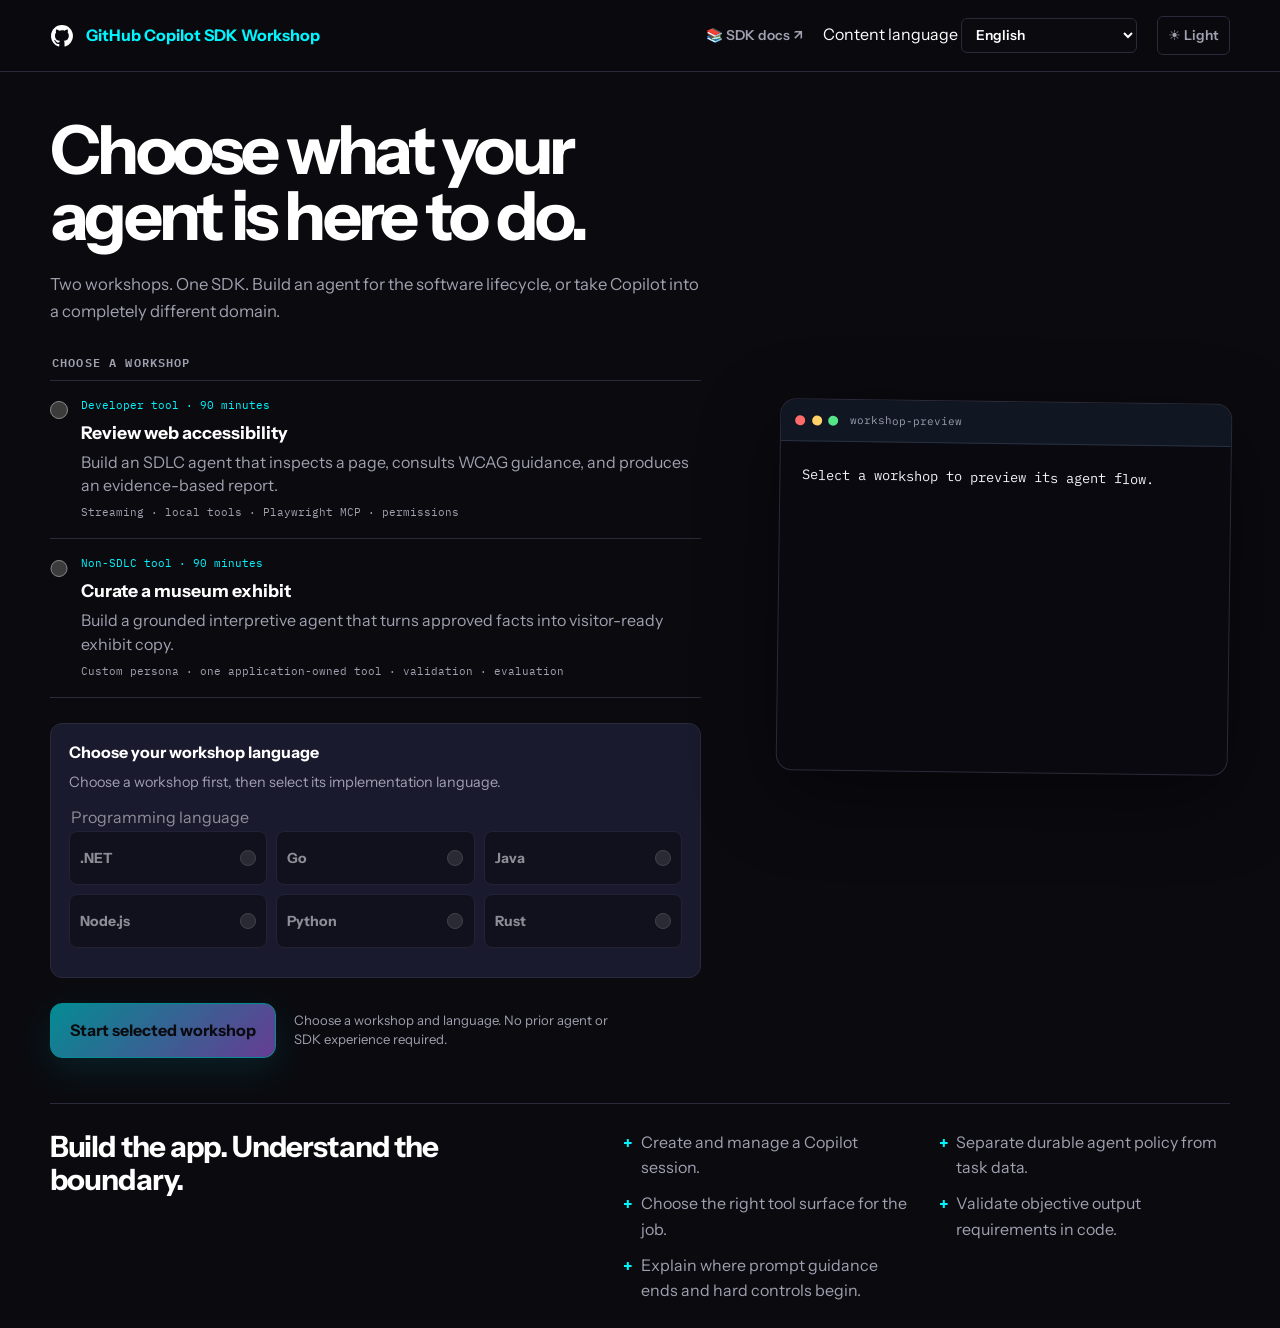
==== docs/index.html @ 770b0a92 "Add partial Brazilian Portuguese localization" ====
<!DOCTYPE html>
<html lang="en">
<head>
    <meta charset="UTF-8">
    <meta name="viewport" content="width=device-width, initial-scale=1.0">
    <meta name="description" content="Choose a hands-on GitHub Copilot SDK workshop: build an SDLC accessibility reviewer or a grounded museum curator.">
    <title>Choose your workshop | GitHub Copilot SDK</title>
    <link rel="preconnect" href="https://fonts.googleapis.com">
    <link rel="preconnect" href="https://fonts.gstatic.com" crossorigin>
    <link href="https://fonts.googleapis.com/css2?family=IBM+Plex+Mono:wght@400;600&family=Instrument+Sans:wght@400;500;600;700&display=swap" rel="stylesheet">
    <link rel="stylesheet" href="styles.css">
    <link rel="stylesheet" href="light-theme.css">
    <script src="theme-toggle.js"></script>
    <script src="localization.js"></script>
    <script src="language-registry.js"></script>
    <script src="language-navigation.js"></script>
</head>
<body>
    <a class="skip-link" href="#main" data-i18n="skipLink">Skip to workshop overview</a>

    <header class="site-header">
        <a href="index.html" class="site-brand" aria-label="GitHub Copilot SDK Workshop home" data-i18n-aria-label="homeLabel">
            <svg class="brand-mark" viewBox="0 0 24 24" aria-hidden="true">
                <path d="M12 1C5.9 1 1 5.9 1 12c0 4.9 3.2 9 7.5 10.5.6.1.8-.2.8-.5v-2.1c-3.1.7-3.7-1.3-3.7-1.3-.5-1.3-1.2-1.6-1.2-1.6-1-.7.1-.7.1-.7 1.1.1 1.7 1.1 1.7 1.1 1 1.7 2.6 1.2 3.2.9.1-.7.4-1.2.7-1.5-2.5-.3-5.1-1.2-5.1-5.4 0-1.2.4-2.2 1.1-2.9-.1-.3-.5-1.4.1-2.9 0 0 .9-.3 3 1.1.9-.2 1.8-.4 2.7-.4.9 0 1.9.1 2.7.4 2.1-1.4 3-1.1 3-1.1.6 1.5.2 2.6.1 2.9.7.8 1.1 1.7 1.1 2.9 0 4.2-2.6 5.1-5.1 5.4.4.3.8 1 .8 2V22c0 .4.2.6.8.5A11 11 0 0 0 23 12c0-6.1-4.9-11-11-11Z"/>
            </svg>
            <span>GitHub Copilot SDK Workshop</span>
        </a>
        <nav class="site-nav" aria-label="Workshop resources" data-i18n-aria-label="resourcesLabel">
            <a id="targetAppLink" href="target-app/index.html" target="_blank" rel="noopener" hidden data-i18n="targetApp">Target app ↗</a>
            <a id="sdkDocsLink" target="_blank" rel="noopener" aria-disabled="true" data-i18n="sdkDocs">📚 SDK docs ↗</a>
            <label class="locale-control">
                <span class="visually-hidden" data-i18n="localeLabel">Content language</span>
                <select id="localeSelector" aria-label="Content language" data-i18n-aria-label="localeLabel">
                    <option value="en">English</option>
                    <option value="pt-BR">Português (Brasil)</option>
                </select>
            </label>
            <button class="theme-toggle" type="button" onclick="toggleTheme()">☀️ Light</button>
        </nav>
    </header>

    <main class="home-shell" id="main">
        <section class="hero-layout" aria-labelledby="hero-title">
            <div class="hero-copy">
                <h1 id="hero-title" data-i18n="heroTitle">Choose what your agent is here to do.</h1>
                <p class="hero-definition" data-i18n="heroDefinition">
                    Two workshops. One SDK. Build an agent for the software lifecycle, or take
                    Copilot into a completely different domain.
                </p>

                <fieldset class="workshop-picker" id="workshop-picker">
                    <legend data-i18n="chooseWorkshop">Choose a workshop</legend>
                    <label class="workshop-option" data-workshop="sdlc">
                        <input type="radio" name="workshop" value="sdlc">
                        <span class="workshop-option-copy">
                            <span class="workshop-kicker" data-i18n="accessibilityKicker">Developer tool · 90 minutes</span>
                            <strong data-i18n="accessibilityTitle">Review web accessibility</strong>
                            <span data-i18n="accessibilityDescription">Build an SDLC agent that inspects a page, consults WCAG guidance, and produces an evidence-based report.</span>
                            <span class="workshop-capabilities" data-i18n="accessibilityCapabilities">Streaming · local tools · Playwright MCP · permissions</span>
                        </span>
                    </label>
                    <label class="workshop-option" data-workshop="museum">
                        <input type="radio" name="workshop" value="museum">
                        <span class="workshop-option-copy">
                            <span class="workshop-kicker" data-i18n="museumKicker">Non-SDLC tool · 90 minutes</span>
                            <strong data-i18n="museumTitle">Curate a museum exhibit</strong>
                            <span data-i18n="museumDescription">Build a grounded interpretive agent that turns approved facts into visitor-ready exhibit copy.</span>
                            <span class="workshop-capabilities" data-i18n="museumCapabilities">Custom persona · one application-owned tool · validation · evaluation</span>
                        </span>
                    </label>
                </fieldset>

                <section class="language-picker" id="language-picker" aria-labelledby="language-picker-title">
                    <h2 id="language-picker-title" data-i18n="chooseLanguage">Choose your workshop language</h2>
                    <p id="languageSummary" data-i18n="chooseWorkshopFirst">Choose a workshop first, then select its implementation language.</p>
                    <fieldset class="language-options" id="languagePicker" disabled>
                        <legend class="visually-hidden" data-i18n="programmingLanguage">Programming language</legend>
                        <label class="language-option" data-language="dotnet">
                            <input type="radio" name="language" value="dotnet" required>
                            <span>.NET</span>
                        </label>
                        <label class="language-option" data-language="go">
                            <input type="radio" name="language" value="go">
                            <span>Go</span>
                        </label>
                        <label class="language-option" data-language="java">
                            <input type="radio" name="language" value="java">
                            <span>Java</span>
                        </label>
                        <label class="language-option" data-language="nodejs">
                            <input type="radio" name="language" value="nodejs">
                            <span>Node.js</span>
                        </label>
                        <label class="language-option" data-language="python">
                            <input type="radio" name="language" value="python">
                            <span>Python</span>
                        </label>
                        <label class="language-option" data-language="rust">
                            <input type="radio" name="language" value="rust">
                            <span>Rust</span>
                        </label>
                    </fieldset>
                    <p class="language-detail"><code id="installCommand"></code><span id="runtimeNote"></span></p>
                </section>
                <div class="hero-action">
                    <a class="primary-action" id="startWorkshopLink" href="#workshop-picker" aria-disabled="true" data-i18n="startSelected">Start selected workshop</a>
                    <p id="startGuidance" data-i18n="startGuidance">Choose a workshop and language. No prior agent or SDK experience required.</p>
                </div>
            </div>

            <aside class="terminal-preview" aria-label="Selected workshop preview" data-i18n-aria-label="previewLabel">
                <div class="terminal-bar">
                    <span></span><span></span><span></span>
                    <p id="previewTitle">workshop-preview</p>
                </div>
                <pre><code id="workshopPreview" data-i18n="previewPlaceholder">Select a workshop to preview its agent flow.</code></pre>
            </aside>
        </section>

        <section class="outcomes" aria-labelledby="outcomes-title">
            <div>
                <h2 id="outcomes-title" data-i18n="outcomesTitle">Build the app. Understand the boundary.</h2>
            </div>
            <ul>
                <li data-i18n="outcomeSession">Create and manage a Copilot session.</li>
                <li data-i18n="outcomePolicy">Separate durable agent policy from task data.</li>
                <li data-i18n="outcomeTools">Choose the right tool surface for the job.</li>
                <li data-i18n="outcomeValidation">Validate objective output requirements in code.</li>
                <li data-i18n="outcomeControls">Explain where prompt guidance ends and hard controls begin.</li>
            </ul>
        </section>
    </main>

    <script>
        const pathSegments = window.location.pathname.split('/').filter(Boolean);
        const siteRoot = window.location.hostname.endsWith('.github.io') && pathSegments.length > 0
            ? new URL(`/${pathSegments[0]}/`, window.location.origin)
            : new URL('./', window.location.href);
        window.workshopSiteRoot = siteRoot;
        updateToggleIcon();
    </script>
    <script src="homepage.js"></script>
</body>
</html>
---- docs/styles.css ----
:root {
    color-scheme: dark;
    --bg-dark: #0a0a0f;
    --bg-card: #12121a;
    --bg-code: #1a1a2e;
    --neon-cyan: #00f5ff;
    --neon-magenta: #ff00ff;
    --neon-purple: #b366ff;
    --text-primary: #ffffff;
    --text-secondary: #a0a0b0;
    --border-color: #2a2a3a;
    --success-green: #4ec9b0;
    --warning-yellow: #dcdcaa;
    --bg: var(--bg-dark);
    --bg-elevated: var(--bg-card);
    --surface: var(--bg-card);
    --surface-soft: var(--bg-code);
    --border: var(--border-color);
    --text: var(--text-primary);
    --muted: var(--text-secondary);
    --accent: var(--neon-cyan);
    --accent-strong: var(--neon-cyan);
    --accent-ink: var(--bg-dark);
    --violet: var(--neon-purple);
    --terminal-bg: #09090f;
    --terminal-text: #f4f4fb;
    --terminal-muted: var(--text-secondary);
    --terminal-tool: var(--neon-purple);
    --terminal-label: var(--neon-cyan);
    --focus: #ffd166;
    --shadow: 0 24px 80px rgba(0, 0, 0, 0.35);
    --font-sans: "Instrument Sans", ui-sans-serif, system-ui, -apple-system, BlinkMacSystemFont, "Segoe UI", sans-serif;
    --font-mono: "IBM Plex Mono", "SFMono-Regular", Consolas, monospace;
}

* {
    box-sizing: border-box;
}

html {
    scroll-behavior: smooth;
}

body {
    min-width: 320px;
    margin: 0;
    background: var(--bg);
    color: var(--text);
    font-family: var(--font-sans);
    line-height: 1.6;
}

a {
    color: inherit;
}

button,
a {
    -webkit-tap-highlight-color: transparent;
}

:focus-visible {
    outline: 3px solid var(--focus);
    outline-offset: 3px;
}

.skip-link {
    position: fixed;
    top: 0.75rem;
    left: 0.75rem;
    z-index: 100;
    padding: 0.65rem 0.9rem;
    border-radius: 0.5rem;
    background: var(--text);
    color: var(--bg);
    font-weight: 700;
    transform: translateY(-160%);
    transition: transform 150ms ease;
}

.skip-link:focus {
    transform: translateY(0);
}

.site-header {
    position: sticky;
    z-index: 20;
    top: 0;
    display: flex;
    align-items: center;
    justify-content: space-between;
    width: 100%;
    min-height: 4.5rem;
    margin: 0 auto;
    padding: 0.7rem max(1.25rem, calc((100vw - 1180px) / 2));
    border-bottom: 1px solid var(--border);
    background: color-mix(in srgb, var(--bg) 86%, transparent);
    backdrop-filter: blur(12px);
}

.site-brand {
    display: inline-flex;
    align-items: center;
    gap: 0.75rem;
    font-size: 1rem;
    font-weight: 700;
    text-decoration: none;
}

.brand-mark {
    width: 1.5rem;
    height: 1.5rem;
    fill: currentColor;
    flex: 0 0 auto;
}

.site-brand > span:last-child {
    color: var(--neon-cyan);
}

.site-nav {
    display: flex;
    align-items: center;
    gap: 1.25rem;
}

.site-nav a,
.theme-toggle {
    border: 0;
    background: transparent;
    color: var(--muted);
    font: inherit;
    font-size: 0.86rem;
    font-weight: 600;
    text-decoration: none;
    cursor: pointer;
}

.site-nav a:hover,
.theme-toggle:hover {
    color: var(--neon-cyan);
}

.theme-toggle {
    padding: 0.45rem 0.65rem;
    border: 1px solid var(--border);
    border-radius: 6px;
}

.locale-control select {
    max-width: 11rem;
    padding: 0.45rem 1.75rem 0.45rem 0.65rem;
    border: 1px solid var(--border);
    border-radius: 6px;
    background: var(--bg);
    color: var(--text);
    font: inherit;
    font-size: 0.86rem;
    font-weight: 600;
}

.home-shell {
    width: min(1180px, calc(100% - 2.5rem));
    min-height: calc(100svh - 4.5rem);
    margin: 0 auto;
    padding: clamp(1.6rem, 3.5vw, 3.2rem) 0 1.5rem;
}

.hero-layout {
    display: grid;
    grid-template-columns: minmax(0, 1.18fr) minmax(340px, 0.82fr);
    gap: clamp(2.5rem, 6vw, 6.5rem);
    align-items: center;
}

.eyebrow {
    margin: 0 0 0.85rem;
    color: var(--neon-cyan);
    font-family: var(--font-mono);
    font-size: 0.72rem;
    font-weight: 600;
    letter-spacing: 0.1em;
    text-transform: uppercase;
}

h1,
h2,
p {
    margin-top: 0;
}

h1 {
    max-width: 780px;
    margin-bottom: 1.35rem;
    font-size: clamp(2.55rem, 5.3vw, 5.2rem);
    line-height: 0.98;
    letter-spacing: -0.055em;
    color: var(--text);
}

.hero-copy > p:not(.eyebrow) {
    max-width: 720px;
    margin-bottom: 1rem;
    color: var(--muted);
    font-size: clamp(1rem, 1.3vw, 1.12rem);
}

.hero-copy .hero-definition {
    color: var(--text);
    font-size: clamp(1.05rem, 1.5vw, 1.22rem);
}

.hero-definition strong {
    color: var(--neon-cyan);
}

.workshop-picker {
    margin: 1.75rem 0 0;
    padding: 0;
    border: 0;
}

.workshop-picker legend {
    margin-bottom: 0.55rem;
    color: var(--muted);
    font-family: var(--font-mono);
    font-size: 0.72rem;
    font-weight: 600;
    letter-spacing: 0.1em;
    text-transform: uppercase;
}

.workshop-option {
    display: grid;
    grid-template-columns: auto 1fr;
    gap: 0.85rem;
    padding: 1rem 0;
    border-top: 1px solid var(--border);
    cursor: pointer;
    transition: border-color 150ms ease, color 150ms ease;
}

.workshop-option:last-of-type {
    border-bottom: 1px solid var(--border);
}

.workshop-option:hover,
.workshop-option.selected {
    border-color: var(--neon-cyan);
}

.workshop-option input {
    width: 1.1rem;
    height: 1.1rem;
    margin: 0.28rem 0 0;
    accent-color: var(--neon-cyan);
}

.workshop-option-copy {
    display: grid;
    gap: 0.25rem;
}

.workshop-option-copy strong {
    font-size: 1.1rem;
}

.workshop-option-copy > span:not(.workshop-kicker):not(.workshop-capabilities) {
    color: var(--muted);
    line-height: 1.45;
}

.workshop-kicker,
.workshop-capabilities {
    color: var(--neon-cyan);
    font-family: var(--font-mono);
    font-size: 0.7rem;
}

.workshop-capabilities {
    margin-top: 0.2rem;
    color: var(--muted);
}

.hero-action {
    display: flex;
    align-items: center;
    gap: 1.1rem;
}

.primary-action {
    flex: 0 0 auto;
    padding: 0.86rem 1.2rem;
    border: 1px solid var(--neon-cyan);
    border-radius: 0.75rem;
    background: linear-gradient(135deg, var(--neon-cyan), var(--neon-purple));
    box-shadow: 0 12px 36px rgba(0, 245, 255, 0.18);
    color: var(--accent-ink);
    font-weight: 700;
    text-decoration: none;
    transition: transform 150ms ease, box-shadow 150ms ease;
}

.primary-action:hover {
    box-shadow: 0 16px 42px rgba(0, 245, 255, 0.28);
    transform: translateY(-2px);
}

.primary-action.disabled,
.primary-action[aria-disabled="true"] {
    cursor: not-allowed;
    opacity: 0.55;
    transform: none;
}

.language-picker {
    max-width: 720px;
    margin: 1.55rem 0;
    padding: 1rem 1.1rem;
    border: 1px solid var(--border);
    border-radius: 0.75rem;
    background: var(--surface-soft);
}

.language-picker h2 {
    margin: 0 0 0.35rem;
    font-size: 1rem;
}

.language-picker p {
    margin-bottom: 0.7rem;
    color: var(--muted);
    font-size: 0.9rem;
}

.language-options {
    display: grid;
    grid-template-columns: repeat(3, minmax(0, 1fr));
    gap: 0.55rem;
    margin: 0;
    padding: 0;
    border: 0;
}

.language-options:disabled {
    cursor: not-allowed;
    opacity: 0.5;
}

.language-option {
    display: grid;
    grid-template-columns: 1fr auto;
    gap: 0.65rem;
    align-items: center;
    min-height: 3.4rem;
    padding: 0.55rem 0.65rem;
    border: 1px solid var(--border);
    border-radius: 0.5rem;
    background: var(--bg);
    cursor: pointer;
    font-size: 0.88rem;
    font-weight: 700;
    transition: border-color 150ms ease, background-color 150ms ease;
}

.language-option:hover,
.language-option.selected {
    border-color: var(--neon-cyan);
    background: rgba(0, 245, 255, 0.07);
}

.language-option input {
    grid-column: 2;
    grid-row: 1;
    width: 1rem;
    height: 1rem;
    margin: 0;
    accent-color: var(--neon-cyan);
}

.language-picker .language-detail {
    display: grid;
    gap: 0.35rem;
    margin: 0.8rem 0 0;
}

.language-detail code:empty,
.language-detail span:empty {
    display: none;
}

.language-detail code {
    width: fit-content;
    max-width: 100%;
    overflow-wrap: anywhere;
    color: var(--neon-cyan);
    font-family: var(--font-mono);
}

.hero-action p {
    max-width: 340px;
    margin: 0;
    color: var(--muted);
    font-size: 0.82rem;
    line-height: 1.45;
}

.terminal-preview {
    overflow: hidden;
    border: 1px solid var(--border);
    border-radius: 1rem;
    background: var(--terminal-bg);
    box-shadow: var(--shadow);
    transform: rotate(0.75deg);
}

.terminal-bar {
    display: flex;
    align-items: center;
    gap: 0.4rem;
    height: 2.65rem;
    padding: 0 0.9rem;
    border-bottom: 1px solid #283143;
    background: #111722;
}

.terminal-bar > span {
    width: 0.62rem;
    height: 0.62rem;
    border-radius: 50%;
    background: #ff6b6b;
}

.terminal-bar > span:nth-child(2) {
    background: #ffd166;
}

.terminal-bar > span:nth-child(3) {
    background: #55e487;
}

.terminal-bar p {
    margin: 0 0 0 0.35rem;
    color: var(--terminal-muted);
    font-family: var(--font-mono);
    font-size: 0.68rem;
}

.terminal-preview pre {
    min-height: 20.5rem;
    margin: 0;
    padding: 1.35rem;
    white-space: pre-wrap;
}

.terminal-preview code {
    color: var(--terminal-text);
    font-family: var(--font-mono);
    font-size: clamp(0.72rem, 1.1vw, 0.85rem);
    line-height: 1.75;
}

.terminal-muted {
    color: var(--terminal-muted);
}

.terminal-tool {
    color: var(--terminal-tool);
}

.terminal-label {
    color: var(--terminal-label);
    font-weight: 600;
}

.outcomes {
    display: grid;
    grid-template-columns: 0.9fr 1.1fr;
    gap: clamp(2rem, 6vw, 6rem);
    align-items: start;
    margin-top: clamp(2rem, 5vh, 3.5rem);
    padding: 1.6rem 0 0;
    border-top: 1px solid var(--border);
}

.outcomes h2 {
    margin-bottom: 0;
    font-size: clamp(1.45rem, 2.3vw, 2.1rem);
    line-height: 1.15;
    letter-spacing: -0.03em;
}

.outcomes ul {
    display: grid;
    grid-template-columns: repeat(2, minmax(0, 1fr));
    gap: 0.65rem 1.5rem;
    margin: 0;
    padding: 0;
    color: var(--muted);
    list-style: none;
}

.outcomes li {
    position: relative;
    padding-left: 1.1rem;
}

.outcomes li::before {
    position: absolute;
    left: 0;
    color: var(--neon-cyan);
    content: "+";
    font-family: var(--font-mono);
    font-weight: 700;
}

@media (max-width: 900px) {
    .home-shell {
        padding-top: 2.5rem;
    }

    .hero-layout {
        grid-template-columns: 1fr;
    }

    .terminal-preview {
        width: min(100%, 620px);
        transform: none;
    }

    .terminal-preview pre {
        min-height: auto;
    }
}

@media (max-width: 650px) {
    .site-header,
    .home-shell {
        width: min(100% - 1.25rem, 1180px);
    }

    .site-nav {
        gap: 0.5rem;
    }

    .locale-control select {
        max-width: 8.5rem;
    }

    .site-nav a {
        display: none;
    }

    h1 {
        font-size: clamp(2.45rem, 13vw, 4rem);
    }

    .hero-action {
        align-items: flex-start;
        flex-direction: column;
    }

    .language-options {
        grid-template-columns: repeat(2, minmax(0, 1fr));
    }

    .outcomes {
        grid-template-columns: 1fr;
    }

    .outcomes ul {
        grid-template-columns: 1fr;
    }
}

@media (prefers-reduced-motion: reduce) {
    html {
        scroll-behavior: auto;
    }

    *,
    *::before,
    *::after {
        scroll-behavior: auto !important;
        transition-duration: 0.01ms !important;
    }
}
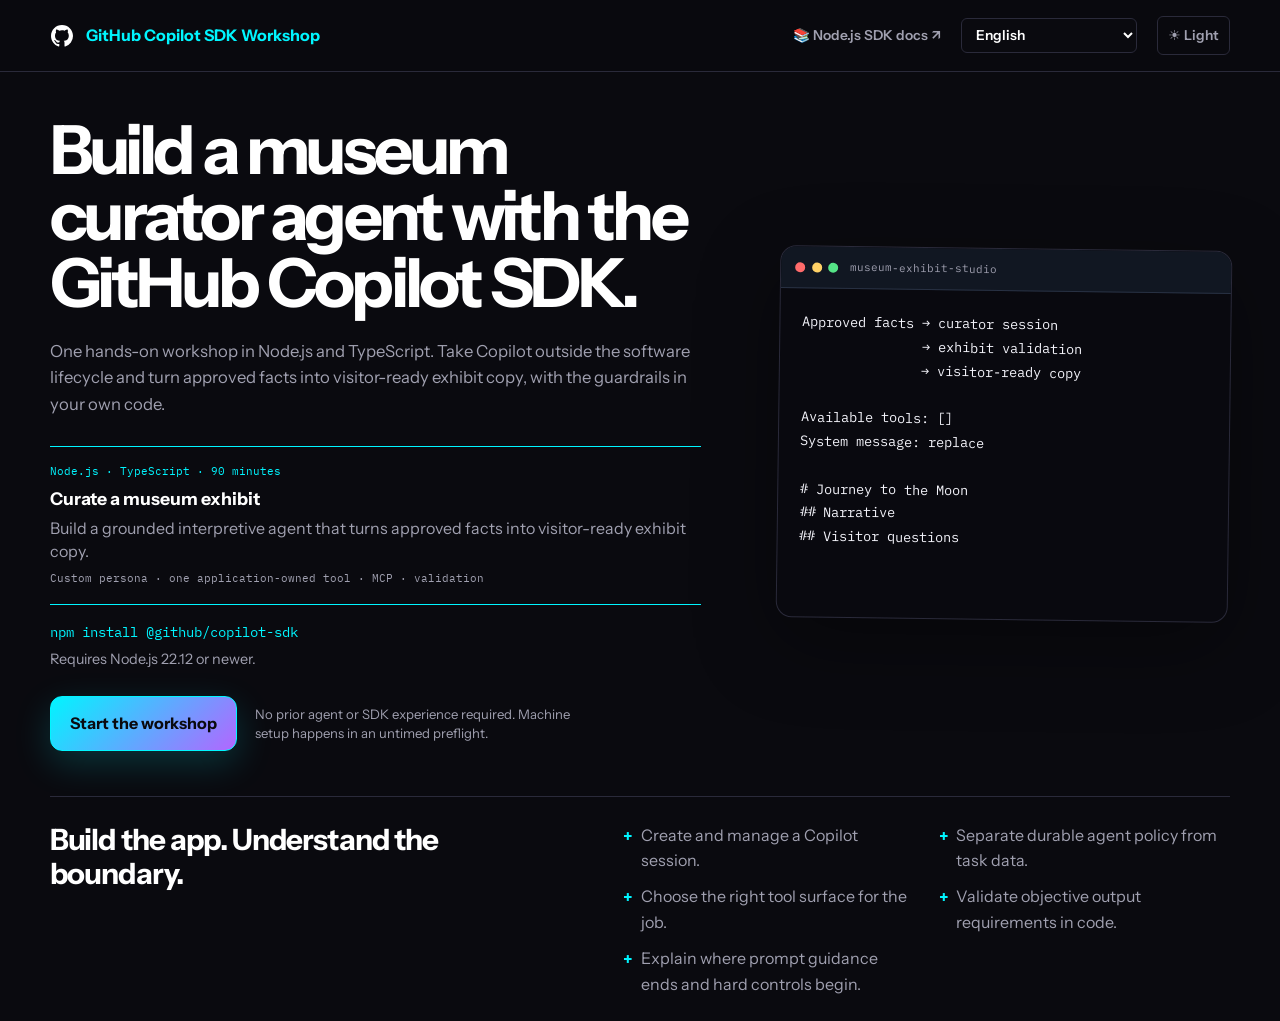
==== commit 1b0619dc: "Implement interactive exhibit page configuration and navigation functionality - Updated the interact" ====
--- a/docs/index.html
+++ b/docs/index.html
@@ -3,8 +3,8 @@
 <head>
     <meta charset="UTF-8">
     <meta name="viewport" content="width=device-width, initial-scale=1.0">
-    <meta name="description" content="Choose a hands-on GitHub Copilot SDK workshop: build an SDLC accessibility reviewer or a grounded museum curator.">
-    <title>Choose your workshop | GitHub Copilot SDK</title>
+    <meta name="description" content="A hands-on GitHub Copilot SDK workshop in Node.js: build a grounded museum curator agent.">
+    <title>Museum Exhibit Studio | GitHub Copilot SDK Workshop</title>
     <link rel="preconnect" href="https://fonts.googleapis.com">
     <link rel="preconnect" href="https://fonts.gstatic.com" crossorigin>
     <link href="https://fonts.googleapis.com/css2?family=IBM+Plex+Mono:wght@400;600&family=Instrument+Sans:wght@400;500;600;700&display=swap" rel="stylesheet">
@@ -12,8 +12,7 @@
     <link rel="stylesheet" href="light-theme.css">
     <script src="theme-toggle.js"></script>
     <script src="localization.js"></script>
-    <script src="language-registry.js"></script>
-    <script src="language-navigation.js"></script>
+    <script src="navigation.js"></script>
 </head>
 <body>
     <a class="skip-link" href="#main" data-i18n="skipLink">Skip to workshop overview</a>
@@ -26,8 +25,7 @@
             <span>GitHub Copilot SDK Workshop</span>
         </a>
         <nav class="site-nav" aria-label="Workshop resources" data-i18n-aria-label="resourcesLabel">
-            <a id="targetAppLink" href="target-app/index.html" target="_blank" rel="noopener" hidden data-i18n="targetApp">Target app ↗</a>
-            <a id="sdkDocsLink" target="_blank" rel="noopener" aria-disabled="true" data-i18n="sdkDocs">📚 SDK docs ↗</a>
+            <a id="sdkDocsLink" href="https://github.com/github/copilot-sdk/tree/main/nodejs" target="_blank" rel="noopener" data-i18n="sdkDocs">📚 Node.js SDK docs ↗</a>
             <label class="locale-control">
                 <span class="visually-hidden" data-i18n="localeLabel">Content language</span>
                 <select id="localeSelector" aria-label="Content language" data-i18n-aria-label="localeLabel">
@@ -42,78 +40,37 @@
     <main class="home-shell" id="main">
         <section class="hero-layout" aria-labelledby="hero-title">
             <div class="hero-copy">
-                <h1 id="hero-title" data-i18n="heroTitle">Choose what your agent is here to do.</h1>
+                <h1 id="hero-title" data-i18n="heroTitle">Build a museum curator agent with the GitHub Copilot SDK.</h1>
                 <p class="hero-definition" data-i18n="heroDefinition">
-                    Two workshops. One SDK. Build an agent for the software lifecycle, or take
-                    Copilot into a completely different domain.
+                    One hands-on workshop in Node.js and TypeScript. Take Copilot outside the software
+                    lifecycle and turn approved facts into visitor-ready exhibit copy, with the guardrails in
+                    your own code.
                 </p>
 
-                <fieldset class="workshop-picker" id="workshop-picker">
-                    <legend data-i18n="chooseWorkshop">Choose a workshop</legend>
-                    <label class="workshop-option" data-workshop="sdlc">
-                        <input type="radio" name="workshop" value="sdlc">
+                <section class="workshop-picker" aria-label="The workshop" data-i18n-aria-label="workshopLabel">
+                    <div class="workshop-option selected" data-workshop="museum">
                         <span class="workshop-option-copy">
-                            <span class="workshop-kicker" data-i18n="accessibilityKicker">Developer tool · 90 minutes</span>
-                            <strong data-i18n="accessibilityTitle">Review web accessibility</strong>
-                            <span data-i18n="accessibilityDescription">Build an SDLC agent that inspects a page, consults WCAG guidance, and produces an evidence-based report.</span>
-                            <span class="workshop-capabilities" data-i18n="accessibilityCapabilities">Streaming · local tools · Playwright MCP · permissions</span>
-                        </span>
-                    </label>
-                    <label class="workshop-option" data-workshop="museum">
-                        <input type="radio" name="workshop" value="museum">
-                        <span class="workshop-option-copy">
-                            <span class="workshop-kicker" data-i18n="museumKicker">Non-SDLC tool · 90 minutes</span>
+                            <span class="workshop-kicker" data-i18n="museumKicker">Node.js · TypeScript · 90 minutes</span>
                             <strong data-i18n="museumTitle">Curate a museum exhibit</strong>
                             <span data-i18n="museumDescription">Build a grounded interpretive agent that turns approved facts into visitor-ready exhibit copy.</span>
-                            <span class="workshop-capabilities" data-i18n="museumCapabilities">Custom persona · one application-owned tool · validation · evaluation</span>
+                            <span class="workshop-capabilities" data-i18n="museumCapabilities">Custom persona · one application-owned tool · MCP · validation</span>
                         </span>
-                    </label>
-                </fieldset>
+                    </div>
+                    <p class="language-detail"><code id="installCommand">npm install @github/copilot-sdk</code><span data-i18n="runtimeNote">Requires Node.js 22.12 or newer.</span></p>
+                </section>
 
-                <section class="language-picker" id="language-picker" aria-labelledby="language-picker-title">
-                    <h2 id="language-picker-title" data-i18n="chooseLanguage">Choose your workshop language</h2>
-                    <p id="languageSummary" data-i18n="chooseWorkshopFirst">Choose a workshop first, then select its implementation language.</p>
-                    <fieldset class="language-options" id="languagePicker" disabled>
-                        <legend class="visually-hidden" data-i18n="programmingLanguage">Programming language</legend>
-                        <label class="language-option" data-language="dotnet">
-                            <input type="radio" name="language" value="dotnet" required>
-                            <span>.NET</span>
-                        </label>
-                        <label class="language-option" data-language="go">
-                            <input type="radio" name="language" value="go">
-                            <span>Go</span>
-                        </label>
-                        <label class="language-option" data-language="java">
-                            <input type="radio" name="language" value="java">
-                            <span>Java</span>
-                        </label>
-                        <label class="language-option" data-language="nodejs">
-                            <input type="radio" name="language" value="nodejs">
-                            <span>Node.js</span>
-                        </label>
-                        <label class="language-option" data-language="python">
-                            <input type="radio" name="language" value="python">
-                            <span>Python</span>
-                        </label>
-                        <label class="language-option" data-language="rust">
-                            <input type="radio" name="language" value="rust">
-                            <span>Rust</span>
-                        </label>
-                    </fieldset>
-                    <p class="language-detail"><code id="installCommand"></code><span id="runtimeNote"></span></p>
-                </section>
                 <div class="hero-action">
-                    <a class="primary-action" id="startWorkshopLink" href="#workshop-picker" aria-disabled="true" data-i18n="startSelected">Start selected workshop</a>
-                    <p id="startGuidance" data-i18n="startGuidance">Choose a workshop and language. No prior agent or SDK experience required.</p>
+                    <a class="primary-action" id="startWorkshopLink" href="workshop/step.html?step=museum-00-preflight" data-i18n="startWorkshop">Start the workshop</a>
+                    <p data-i18n="startGuidance">No prior agent or SDK experience required. Machine setup happens in an untimed preflight.</p>
                 </div>
             </div>
 
-            <aside class="terminal-preview" aria-label="Selected workshop preview" data-i18n-aria-label="previewLabel">
+            <aside class="terminal-preview" aria-label="Workshop preview" data-i18n-aria-label="previewLabel">
                 <div class="terminal-bar">
                     <span></span><span></span><span></span>
-                    <p id="previewTitle">workshop-preview</p>
+                    <p>museum-exhibit-studio</p>
                 </div>
-                <pre><code id="workshopPreview" data-i18n="previewPlaceholder">Select a workshop to preview its agent flow.</code></pre>
+                <pre><code id="workshopPreview" data-i18n="preview"></code></pre>
             </aside>
         </section>
 
--- a/docs/styles.css
+++ b/docs/styles.css
@@ -64,6 +64,18 @@
     outline-offset: 3px;
 }
 
+.visually-hidden {
+    position: absolute;
+    width: 1px;
+    height: 1px;
+    padding: 0;
+    margin: -1px;
+    overflow: hidden;
+    clip: rect(0 0 0 0);
+    white-space: nowrap;
+    border: 0;
+}
+
 .skip-link {
     position: fixed;
     top: 0.75rem;
@@ -220,40 +232,15 @@
     border: 0;
 }
 
-.workshop-picker legend {
-    margin-bottom: 0.55rem;
-    color: var(--muted);
-    font-family: var(--font-mono);
-    font-size: 0.72rem;
-    font-weight: 600;
-    letter-spacing: 0.1em;
-    text-transform: uppercase;
-}
-
 .workshop-option {
     display: grid;
-    grid-template-columns: auto 1fr;
-    gap: 0.85rem;
     padding: 1rem 0;
     border-top: 1px solid var(--border);
-    cursor: pointer;
-    transition: border-color 150ms ease, color 150ms ease;
-}
-
-.workshop-option:last-of-type {
     border-bottom: 1px solid var(--border);
 }
 
-.workshop-option:hover,
 .workshop-option.selected {
     border-color: var(--neon-cyan);
-}
-
-.workshop-option input {
-    width: 1.1rem;
-    height: 1.1rem;
-    margin: 0.28rem 0 0;
-    accent-color: var(--neon-cyan);
 }
 
 .workshop-option-copy {
@@ -306,82 +293,12 @@
     transform: translateY(-2px);
 }
 
-.primary-action.disabled,
-.primary-action[aria-disabled="true"] {
-    cursor: not-allowed;
-    opacity: 0.55;
-    transform: none;
-}
-
-.language-picker {
-    max-width: 720px;
-    margin: 1.55rem 0;
-    padding: 1rem 1.1rem;
-    border: 1px solid var(--border);
-    border-radius: 0.75rem;
-    background: var(--surface-soft);
-}
-
-.language-picker h2 {
-    margin: 0 0 0.35rem;
-    font-size: 1rem;
-}
-
-.language-picker p {
-    margin-bottom: 0.7rem;
-    color: var(--muted);
-    font-size: 0.9rem;
-}
-
-.language-options {
-    display: grid;
-    grid-template-columns: repeat(3, minmax(0, 1fr));
-    gap: 0.55rem;
-    margin: 0;
-    padding: 0;
-    border: 0;
-}
-
-.language-options:disabled {
-    cursor: not-allowed;
-    opacity: 0.5;
-}
-
-.language-option {
-    display: grid;
-    grid-template-columns: 1fr auto;
-    gap: 0.65rem;
-    align-items: center;
-    min-height: 3.4rem;
-    padding: 0.55rem 0.65rem;
-    border: 1px solid var(--border);
-    border-radius: 0.5rem;
-    background: var(--bg);
-    cursor: pointer;
-    font-size: 0.88rem;
-    font-weight: 700;
-    transition: border-color 150ms ease, background-color 150ms ease;
-}
-
-.language-option:hover,
-.language-option.selected {
-    border-color: var(--neon-cyan);
-    background: rgba(0, 245, 255, 0.07);
-}
-
-.language-option input {
-    grid-column: 2;
-    grid-row: 1;
-    width: 1rem;
-    height: 1rem;
-    margin: 0;
-    accent-color: var(--neon-cyan);
-}
-
-.language-picker .language-detail {
+.language-detail {
     display: grid;
     gap: 0.35rem;
-    margin: 0.8rem 0 0;
+    margin: 0.9rem 0 1.55rem;
+    color: var(--muted);
+    font-size: 0.9rem;
 }
 
 .language-detail code:empty,
@@ -560,10 +477,6 @@
         flex-direction: column;
     }
 
-    .language-options {
-        grid-template-columns: repeat(2, minmax(0, 1fr));
-    }
-
     .outcomes {
         grid-template-columns: 1fr;
     }
